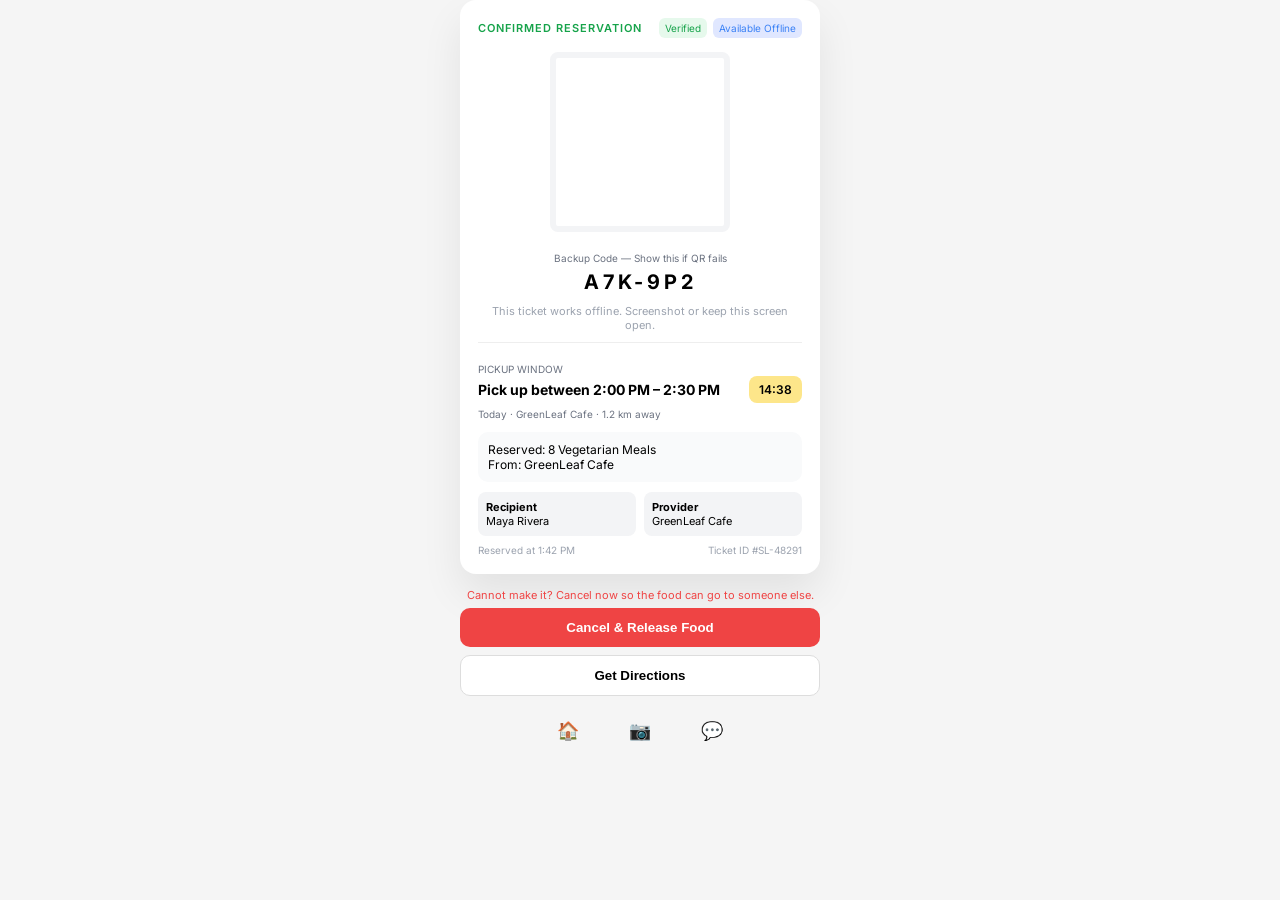
==== Delivery_Details/Delivery Details.html @ 0c64a436 "Added Delivery Detail Page" ====
<!DOCTYPE html>
<html lang="en">

<head>
    <meta charset="UTF-8">
    <title>Reservation Confirmed</title>
    <link href="https://fonts.googleapis.com/css2?family=Inter:wght@400;500;600;700;800&display=swap" rel="stylesheet">

    <style>
        * {
            margin: 0;
            padding: 0;
            box-sizing: border-box
        }

        body {
            font-family: Inter, sans-serif;
            background: #f5f5f5;
            display: flex;
            flex-direction: column;
            align-items: center;
        }

        /* HEADER */
        .header {
            width: 100%;
            max-width: 900px;
            display: flex;
            justify-content: space-between;
            align-items: center;
            padding: 14px 10px;
        }

        .left {
            display: flex;
            align-items: center;
            gap: 10px;
        }

        .logo {
            width: 28px;
            height: 28px;
            background: #22c55e;
            border-radius: 6px;
        }

        .status {
            background: #16a34a;
            color: #fff;
            padding: 6px 12px;
            border-radius: 999px;
            font-size: 12px;
            font-weight: 600;
        }

        .right {
            font-size: 12px;
            color: #6b7280;
            display: flex;
            gap: 16px;
        }

        /* CARD */
        .card {
            width: 360px;
            background: #fff;
            border-radius: 16px;
            padding: 18px;
            box-shadow: 0 20px 40px rgba(0, 0, 0, .08);
        }

        /* TOP */
        .top {
            display: flex;
            justify-content: space-between;
            align-items: center;
            margin-bottom: 6px;
        }

        .top span {
            font-size: 11px;
            letter-spacing: 1px;
            color: #16a34a;
            font-weight: 600;
        }

        .badges {
            display: flex;
            gap: 6px;
        }

        .badge {
            font-size: 10px;
            padding: 4px 6px;
            border-radius: 6px;
        }

        .verified {
            background: #e6f9ec;
            color: #16a34a;
        }

        .offline {
            background: #e0e7ff;
            color: #3b82f6;
        }

        /* QR */
        .qr {
            width: 180px;
            height: 180px;
            border: 6px solid #f3f4f6;
            margin: 14px auto;
            background: url('https://api.qrserver.com/v1/create-qr-code/?size=180x180&data=SurplusLink') center/cover;
            border-radius: 8px;
        }

        /* CODE */
        .code {
            text-align: center;
        }

        .code small {
            font-size: 10px;
            color: #6b7280;
        }

        .code h2 {
            font-size: 20px;
            letter-spacing: 4px;
            margin-top: 4px;
        }

        /* NOTE */
        .note {
            text-align: center;
            font-size: 11px;
            color: #9ca3af;
            margin: 10px 0;
        }

        /* PICKUP */
        .pickup {
            border-top: 1px solid #eee;
            padding-top: 14px;
        }

        .pickup-top {
            display: flex;
            justify-content: space-between;
            align-items: center;
        }

        .pickup small {
            font-size: 10px;
            color: #6b7280;
        }

        .pickup h3 {
            font-size: 14px;
            margin: 4px 0;
        }

        .timer {
            background: #fde68a;
            padding: 6px 10px;
            border-radius: 8px;
            font-size: 12px;
            font-weight: 600;
        }

        /* INFO */
        .info {
            background: #f9fafb;
            padding: 10px;
            border-radius: 10px;
            font-size: 12px;
            margin-top: 10px;
        }

        /* GRID */
        .grid {
            display: grid;
            grid-template-columns: 1fr 1fr;
            gap: 8px;
            margin-top: 10px;
        }

        .box {
            background: #f3f4f6;
            padding: 8px;
            border-radius: 8px;
            font-size: 11px;
        }

        /* FOOT */
        .foot {
            font-size: 10px;
            color: #9ca3af;
            display: flex;
            justify-content: space-between;
            margin-top: 8px;
        }

        /* WARNING */
        .warning {
            font-size: 11px;
            color: #ef4444;
            text-align: center;
            margin: 14px 0 6px;
        }

        /* BUTTONS */
        .btn {
            width: 360px;
            border-radius: 10px;
            padding: 12px;
            border: none;
            font-weight: 600;
            cursor: pointer;
        }

        .cancel {
            background: #ef4444;
            color: #fff;
            margin-bottom: 8px;
        }

        .direction {
            background: #fff;
            border: 1px solid #ddd;
        }

        /* BOTTOM NAV */
        .bottom {
            margin-top: 24px;
            display: flex;
            gap: 50px;
            color: #22c55e;
            font-size: 18px;
        }

        /* BASE BUTTON */
        .btn {
            width: 360px;
            border-radius: 10px;
            padding: 12px;
            border: none;
            font-weight: 600;
            cursor: pointer;
            transition: all .25s ease;
            position: relative;
            overflow: hidden;
        }

        /* RED BUTTON */
        .cancel {
            background: #ef4444;
            color: #fff;
            margin-bottom: 8px;
        }

        /* WHITE BUTTON */
        .direction {
            background: #fff;
            border: 1px solid #ddd;
        }

        /* HOVER EFFECT (LIFT + GLOW) */
        .btn:hover {
            transform: translateY(-3px) scale(1.01);
            box-shadow: 0 12px 30px rgba(0, 0, 0, 0.15);
        }

        /* RED BUTTON HOVER */
        .cancel:hover {
            background: #dc2626;
            box-shadow: 0 12px 30px rgba(239, 68, 68, 0.35);
        }

        /* WHITE BUTTON HOVER */
        .direction:hover {
            background: #f9fafb;
            border-color: #bbb;
        }

        /* CLICK EFFECT */
        .btn:active {
            transform: scale(0.97);
            box-shadow: none;
        }

        /* SUBTLE SHINE EFFECT */
        .btn::after {
            content: "";
            position: absolute;
            top: 0;
            left: -100%;
            width: 100%;
            height: 100%;
            background: linear-gradient(120deg, transparent, rgba(255, 255, 255, 0.4), transparent);
            transition: .5s;
        }

        .btn:hover::after {
            left: 100%;
        }
    </style>
</head>

<body>

    <div class="card">

        <div class="top">
            <span>CONFIRMED RESERVATION</span>
            <div class="badges">
                <div class="badge verified">Verified</div>
                <div class="badge offline">Available Offline</div>
            </div>
        </div>

        <div class="qr"></div>

        <div class="code">
            <small>Backup Code — Show this if QR fails</small>
            <h2>A7K-9P2</h2>
        </div>

        <div class="note">
            This ticket works offline. Screenshot or keep this screen open.
        </div>

        <div class="pickup">
            <div class="pickup-top">
                <div>
                    <small>PICKUP WINDOW</small>
                    <h3>Pick up between 2:00 PM – 2:30 PM</h3>
                    <small>Today · GreenLeaf Cafe · 1.2 km away</small>
                </div>
                <div class="timer">14:38</div>
            </div>

            <div class="info">
                Reserved: 8 Vegetarian Meals<br>
                From: GreenLeaf Cafe
            </div>

            <div class="grid">
                <div class="box">
                    <strong>Recipient</strong><br>
                    Maya Rivera
                </div>
                <div class="box">
                    <strong>Provider</strong><br>
                    GreenLeaf Cafe
                </div>
            </div>

            <div class="foot">
                <span>Reserved at 1:42 PM</span>
                <span>Ticket ID #SL-48291</span>
            </div>
        </div>

    </div>

    <div class="warning">
        Cannot make it? Cancel now so the food can go to someone else.
    </div>

    <button class="btn cancel">Cancel & Release Food</button>
    <button class="btn direction">Get Directions</button>

    <div class="bottom">
        <span>🏠</span>
        <span>📷</span>
        <span>💬</span>
    </div>

</body>

</html>
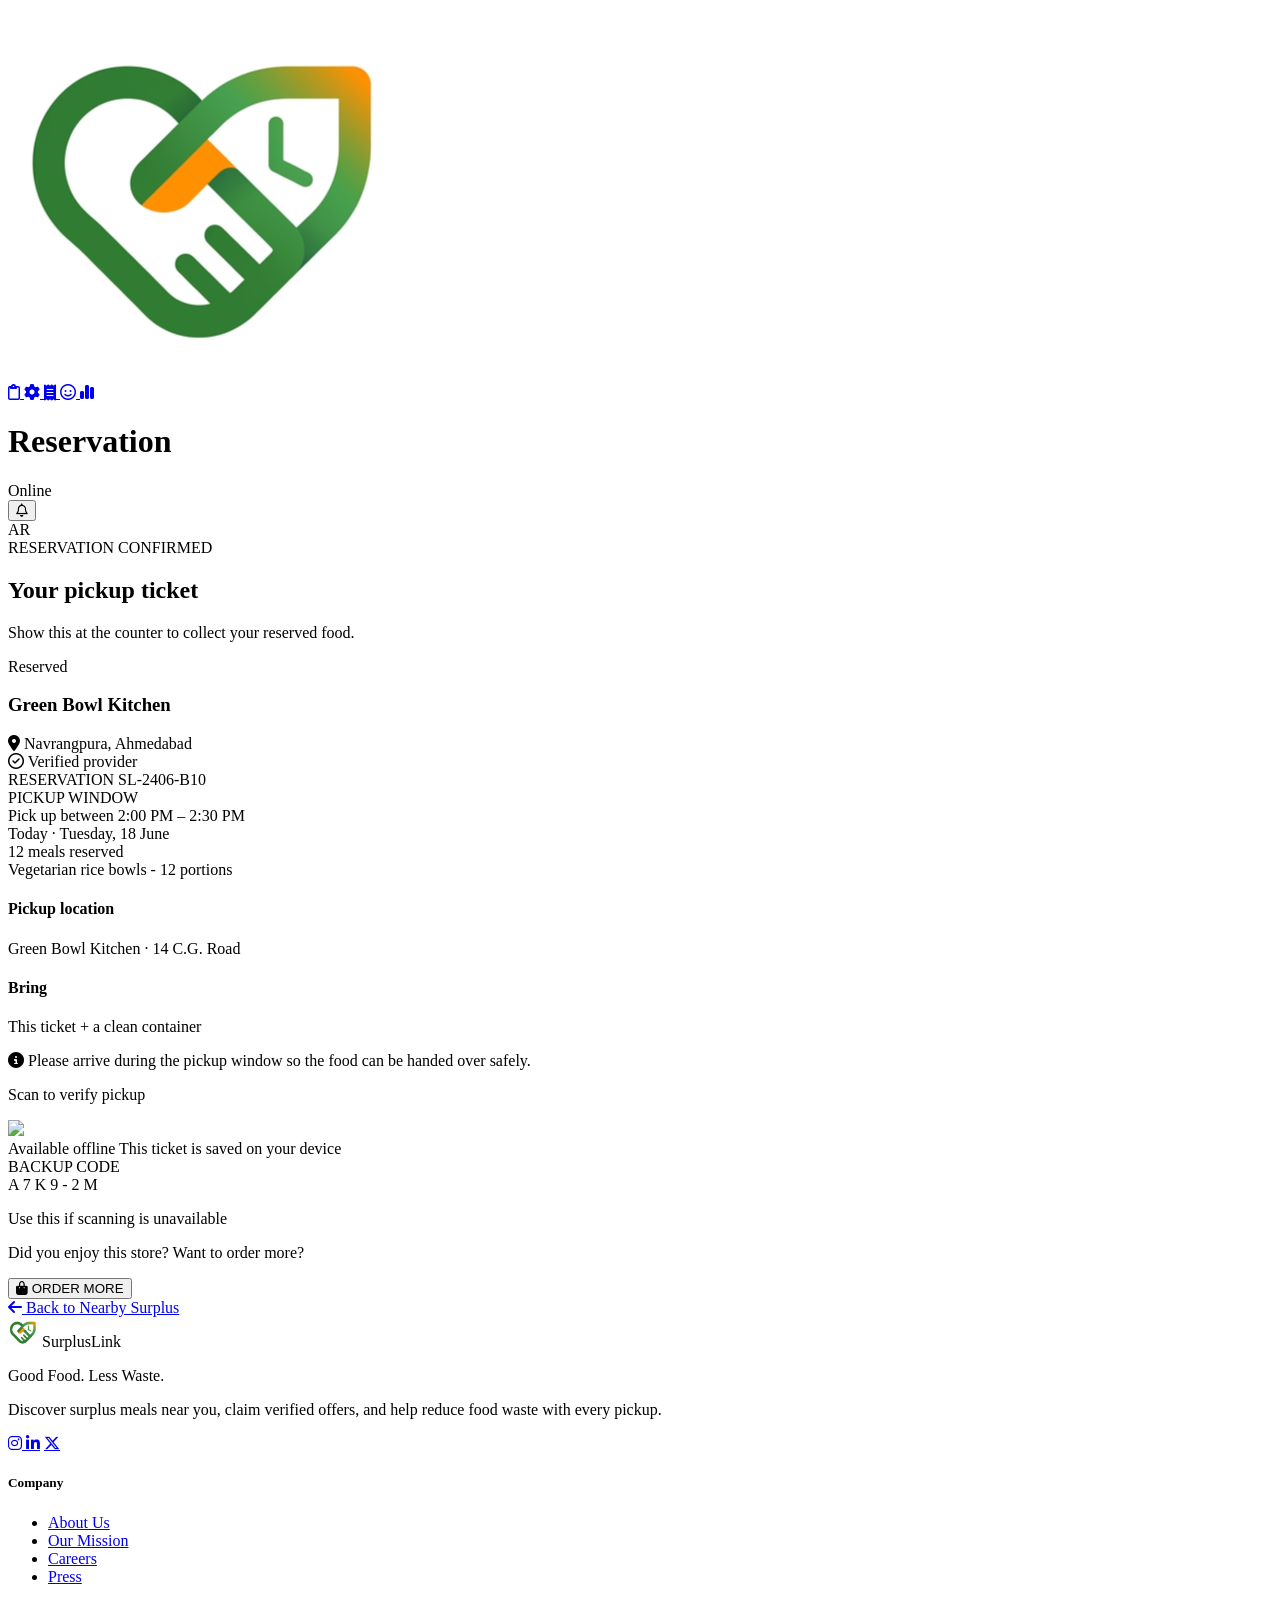
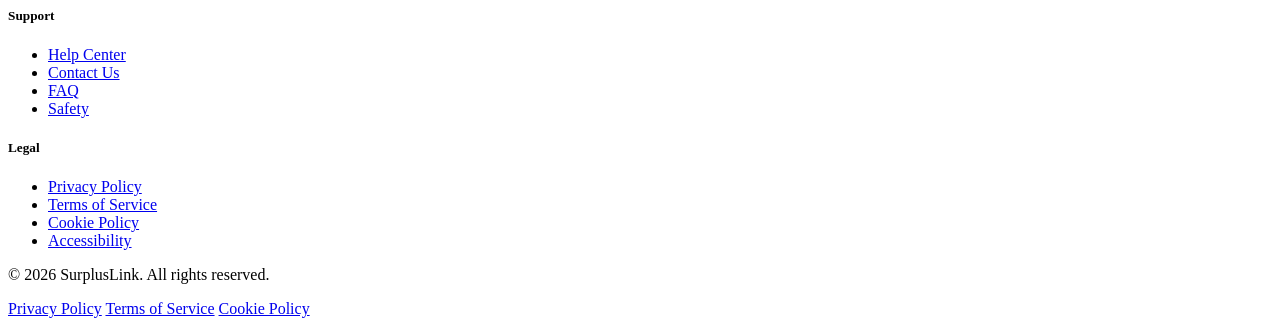
==== commit b2131282: "Revamp reservation confirmation page layout and styles Updated the HTML structure and styles for the" ====
--- a/Delivery_Details/Delivery Details.html
+++ b/Delivery_Details/Delivery Details.html
@@ -1,383 +1,400 @@
 <!DOCTYPE html>
 <html lang="en">
-
 <head>
-    <meta charset="UTF-8">
-    <title>Reservation Confirmed</title>
-    <link href="https://fonts.googleapis.com/css2?family=Inter:wght@400;500;600;700;800&display=swap" rel="stylesheet">
-
-    <style>
-        * {
-            margin: 0;
-            padding: 0;
-            box-sizing: border-box
+  <meta charset="UTF-8" />
+  <meta name="viewport" content="width=device-width, initial-scale=1.0" />
+  <title>SurplusLink - Reservation Ticket</title>
+  <!-- Google Fonts: Inter -->
+  <link rel="preconnect" href="https://fonts.googleapis.com">
+  <link rel="preconnect" href="https://fonts.gstatic.com" crossorigin>
+  <link href="https://fonts.googleapis.com/css2?family=Inter:wght@400;500;600;700;800&display=swap" rel="stylesheet">
+  <!-- Font Awesome Icons -->
+  <link rel="stylesheet" href="https://cdnjs.cloudflare.com/ajax/libs/font-awesome/6.4.0/css/all.min.css" />
+  <!-- Tailwind CSS CDN -->
+  <script src="https://cdn.tailwindcss.com"></script>
+  <script>
+    tailwind.config = {
+      theme: {
+        extend: {
+          fontFamily: {
+            sans: ['Inter', 'sans-serif'],
+          },
+          colors: {
+            brand: {
+              50: '#f0fdf4',
+              100: '#dcfce7',
+              200: '#bbf7d0',
+              500: '#22c55e',
+              600: '#16a34a',
+              700: '#15803d',
+              800: '#0b7a37',
+              900: '#14532d',
+            }
+          }
         }
-
-        body {
-            font-family: Inter, sans-serif;
-            background: #f5f5f5;
-            display: flex;
-            flex-direction: column;
-            align-items: center;
-        }
-
-        /* HEADER */
-        .header {
-            width: 100%;
-            max-width: 900px;
-            display: flex;
-            justify-content: space-between;
-            align-items: center;
-            padding: 14px 10px;
-        }
-
-        .left {
-            display: flex;
-            align-items: center;
-            gap: 10px;
-        }
-
-        .logo {
-            width: 28px;
-            height: 28px;
-            background: #22c55e;
-            border-radius: 6px;
-        }
-
-        .status {
-            background: #16a34a;
-            color: #fff;
-            padding: 6px 12px;
-            border-radius: 999px;
-            font-size: 12px;
-            font-weight: 600;
-        }
-
-        .right {
-            font-size: 12px;
-            color: #6b7280;
-            display: flex;
-            gap: 16px;
-        }
-
-        /* CARD */
-        .card {
-            width: 360px;
-            background: #fff;
-            border-radius: 16px;
-            padding: 18px;
-            box-shadow: 0 20px 40px rgba(0, 0, 0, .08);
-        }
-
-        /* TOP */
-        .top {
-            display: flex;
-            justify-content: space-between;
-            align-items: center;
-            margin-bottom: 6px;
-        }
-
-        .top span {
-            font-size: 11px;
-            letter-spacing: 1px;
-            color: #16a34a;
-            font-weight: 600;
-        }
-
-        .badges {
-            display: flex;
-            gap: 6px;
-        }
-
-        .badge {
-            font-size: 10px;
-            padding: 4px 6px;
-            border-radius: 6px;
-        }
-
-        .verified {
-            background: #e6f9ec;
-            color: #16a34a;
-        }
-
-        .offline {
-            background: #e0e7ff;
-            color: #3b82f6;
-        }
-
-        /* QR */
-        .qr {
-            width: 180px;
-            height: 180px;
-            border: 6px solid #f3f4f6;
-            margin: 14px auto;
-            background: url('https://api.qrserver.com/v1/create-qr-code/?size=180x180&data=SurplusLink') center/cover;
-            border-radius: 8px;
-        }
-
-        /* CODE */
-        .code {
-            text-align: center;
-        }
-
-        .code small {
-            font-size: 10px;
-            color: #6b7280;
-        }
-
-        .code h2 {
-            font-size: 20px;
-            letter-spacing: 4px;
-            margin-top: 4px;
-        }
-
-        /* NOTE */
-        .note {
-            text-align: center;
-            font-size: 11px;
-            color: #9ca3af;
-            margin: 10px 0;
-        }
-
-        /* PICKUP */
-        .pickup {
-            border-top: 1px solid #eee;
-            padding-top: 14px;
-        }
-
-        .pickup-top {
-            display: flex;
-            justify-content: space-between;
-            align-items: center;
-        }
-
-        .pickup small {
-            font-size: 10px;
-            color: #6b7280;
-        }
-
-        .pickup h3 {
-            font-size: 14px;
-            margin: 4px 0;
-        }
-
-        .timer {
-            background: #fde68a;
-            padding: 6px 10px;
-            border-radius: 8px;
-            font-size: 12px;
-            font-weight: 600;
-        }
-
-        /* INFO */
-        .info {
-            background: #f9fafb;
-            padding: 10px;
-            border-radius: 10px;
-            font-size: 12px;
-            margin-top: 10px;
-        }
-
-        /* GRID */
-        .grid {
-            display: grid;
-            grid-template-columns: 1fr 1fr;
-            gap: 8px;
-            margin-top: 10px;
-        }
-
-        .box {
-            background: #f3f4f6;
-            padding: 8px;
-            border-radius: 8px;
-            font-size: 11px;
-        }
-
-        /* FOOT */
-        .foot {
-            font-size: 10px;
-            color: #9ca3af;
-            display: flex;
-            justify-content: space-between;
-            margin-top: 8px;
-        }
-
-        /* WARNING */
-        .warning {
-            font-size: 11px;
-            color: #ef4444;
-            text-align: center;
-            margin: 14px 0 6px;
-        }
-
-        /* BUTTONS */
-        .btn {
-            width: 360px;
-            border-radius: 10px;
-            padding: 12px;
-            border: none;
-            font-weight: 600;
-            cursor: pointer;
-        }
-
-        .cancel {
-            background: #ef4444;
-            color: #fff;
-            margin-bottom: 8px;
-        }
-
-        .direction {
-            background: #fff;
-            border: 1px solid #ddd;
-        }
-
-        /* BOTTOM NAV */
-        .bottom {
-            margin-top: 24px;
-            display: flex;
-            gap: 50px;
-            color: #22c55e;
-            font-size: 18px;
-        }
-
-        /* BASE BUTTON */
-        .btn {
-            width: 360px;
-            border-radius: 10px;
-            padding: 12px;
-            border: none;
-            font-weight: 600;
-            cursor: pointer;
-            transition: all .25s ease;
-            position: relative;
-            overflow: hidden;
-        }
-
-        /* RED BUTTON */
-        .cancel {
-            background: #ef4444;
-            color: #fff;
-            margin-bottom: 8px;
-        }
-
-        /* WHITE BUTTON */
-        .direction {
-            background: #fff;
-            border: 1px solid #ddd;
-        }
-
-        /* HOVER EFFECT (LIFT + GLOW) */
-        .btn:hover {
-            transform: translateY(-3px) scale(1.01);
-            box-shadow: 0 12px 30px rgba(0, 0, 0, 0.15);
-        }
-
-        /* RED BUTTON HOVER */
-        .cancel:hover {
-            background: #dc2626;
-            box-shadow: 0 12px 30px rgba(239, 68, 68, 0.35);
-        }
-
-        /* WHITE BUTTON HOVER */
-        .direction:hover {
-            background: #f9fafb;
-            border-color: #bbb;
-        }
-
-        /* CLICK EFFECT */
-        .btn:active {
-            transform: scale(0.97);
-            box-shadow: none;
-        }
-
-        /* SUBTLE SHINE EFFECT */
-        .btn::after {
-            content: "";
-            position: absolute;
-            top: 0;
-            left: -100%;
-            width: 100%;
-            height: 100%;
-            background: linear-gradient(120deg, transparent, rgba(255, 255, 255, 0.4), transparent);
-            transition: .5s;
-        }
-
-        .btn:hover::after {
-            left: 100%;
-        }
-    </style>
+      }
+    }
+  </script>
+  <style>
+    /* Custom Scrollbar */
+    ::-webkit-scrollbar {
+      width: 6px;
+      height: 6px;
+    }
+    ::-webkit-scrollbar-track {
+      background: #f1f5f9;
+    }
+    ::-webkit-scrollbar-thumb {
+      background: #cbd5e1;
+      border-radius: 3px;
+    }
+    ::-webkit-scrollbar-thumb:hover {
+      background: #94a3b8;
+    }
+  </style>
 </head>
-
-<body>
-
-    <div class="card">
-
-        <div class="top">
-            <span>CONFIRMED RESERVATION</span>
-            <div class="badges">
-                <div class="badge verified">Verified</div>
-                <div class="badge offline">Available Offline</div>
-            </div>
-        </div>
-
-        <div class="qr"></div>
-
-        <div class="code">
-            <small>Backup Code — Show this if QR fails</small>
-            <h2>A7K-9P2</h2>
-        </div>
-
-        <div class="note">
-            This ticket works offline. Screenshot or keep this screen open.
-        </div>
-
-        <div class="pickup">
-            <div class="pickup-top">
-                <div>
-                    <small>PICKUP WINDOW</small>
-                    <h3>Pick up between 2:00 PM – 2:30 PM</h3>
-                    <small>Today · GreenLeaf Cafe · 1.2 km away</small>
+<body class="bg-slate-50 text-slate-800 font-sans antialiased min-h-screen flex flex-col md:flex-row">
+
+  <!-- Left Navigation Sidebar -->
+  <aside class="w-full md:w-16 lg:w-20 bg-white border-r border-slate-200 flex md:flex-col items-center justify-between md:justify-start py-3 px-4 md:py-6 md:px-0 shrink-0 sticky top-0 z-50 h-auto md:h-screen">
+    <!-- Brand Logo Icon -->
+    <a href="#" class="mb-0 md:mb-8 hover:opacity-85 transition-opacity p-1.5" title="SurplusLink">
+      <img src="../Confirmation_Page/logo.png">
+        <defs>
+          <linearGradient id="brandGrad" x1="0%" y1="0%" x2="100%" y2="100%">
+            <stop offset="0%" stop-color="#15803d"/>
+            <stop offset="65%" stop-color="#16a34a"/>
+            <stop offset="100%" stop-color="#f59e0b"/>
+          </linearGradient>
+          <linearGradient id="handGrad" x1="0%" y1="0%" x2="100%" y2="100%">
+            <stop offset="0%" stop-color="#f97316"/>
+            <stop offset="100%" stop-color="#eab308"/>
+          </linearGradient>
+        </defs>
+        <!-- Heart/Handshake Leaf Shape -->
+        <path d="M 46 14 C 28 14 12 28 12 48 C 12 68 32 82 50 92 C 68 82 88 68 88 48 C 88 32 80 18 64 18 C 55 18 48 24 45 31 Z" fill="none" stroke="url(#brandGrad)" stroke-width="12" stroke-linecap="round" stroke-linejoin="round"/>
+        <!-- Handshake / Wrist Inner Overlay -->
+        <path d="M 33 53 L 48 38 C 53 33 60 33 65 38 L 82 55 C 85 58 80 65 74 61 L 52 45 C 49 42 45 44 45 48 L 58 61 C 62 65 58 72 52 68 L 42 58" fill="none" stroke="url(#brandGrad)" stroke-width="8" stroke-linecap="round" stroke-linejoin="round"/>
+        <path d="M 37 54 L 56 36 C 58 34 62 36 60 40 L 46 54" stroke="url(#handGrad)" stroke-width="7" stroke-linecap="round"/>
+        <!-- Clock Icon Accent -->
+        <path d="M 66 30 L 66 38 L 73 42" stroke="#15803d" stroke-width="5" stroke-linecap="round" stroke-linejoin="round"/>
+      </svg>
+    </a>
+
+    <!-- Navigation Icons -->
+    <nav class="flex md:flex-col gap-1 md:gap-6 w-auto md:w-full items-center">
+      <a href="#" class="p-3 rounded-xl text-slate-400 hover:text-brand-800 hover:bg-emerald-50 transition-all text-lg flex items-center justify-center w-10 h-10 md:w-12 md:h-12" title="Dashboard">
+        <i class="fa-regular fa-clipboard"></i>
+      </a>
+      <a href="#" class="p-3 rounded-xl text-brand-800 bg-emerald-50 transition-all text-lg flex items-center justify-center w-10 h-10 md:w-12 md:h-12 font-bold" title="Settings / Active Reservation">
+        <i class="fa-solid fa-gear"></i>
+      </a>
+      <a href="#" class="p-3 rounded-xl text-slate-400 hover:text-brand-800 hover:bg-emerald-50 transition-all text-lg flex items-center justify-center w-10 h-10 md:w-12 md:h-12" title="Orders">
+        <i class="fa-solid fa-receipt"></i>
+      </a>
+      <a href="#" class="p-3 rounded-xl text-slate-400 hover:text-brand-800 hover:bg-emerald-50 transition-all text-lg flex items-center justify-center w-10 h-10 md:w-12 md:h-12" title="Profile">
+        <i class="fa-regular fa-face-smile"></i>
+      </a>
+      <a href="#" class="p-3 rounded-xl text-slate-400 hover:text-brand-800 hover:bg-emerald-50 transition-all text-lg flex items-center justify-center w-10 h-10 md:w-12 md:h-12" title="Analytics">
+        <i class="fa-solid fa-chart-simple"></i>
+      </a>
+    </nav>
+
+    <!-- Sidebar Bottom Status -->
+    <div class="hidden md:flex mt-auto mb-2">
+      <div class="w-2 h-2 rounded-full bg-brand-600"></div>
+    </div>
+  </aside>
+
+  <!-- Main Content Area -->
+  <div class="flex-1 flex flex-col min-w-0 min-h-screen">
+    
+    <!-- Top Header -->
+    <header class="bg-white border-b border-slate-200 h-16 px-4 md:px-8 flex items-center justify-between sticky top-0 z-40">
+      <h1 class="text-xl font-bold text-slate-900 tracking-tight">Reservation</h1>
+      
+      <div class="flex items-center gap-4">
+        <!-- Online Badge -->
+        <div class="flex items-center gap-2 bg-emerald-50 border border-emerald-200 px-3 py-1 rounded-full text-xs font-semibold text-emerald-800">
+          <span class="w-2 h-2 rounded-full bg-emerald-600 animate-pulse"></span>
+          Online
+        </div>
+
+        <!-- Notification Bell -->
+        <button class="relative p-2 text-slate-500 hover:text-slate-800 rounded-lg hover:bg-slate-100 transition-colors" title="Notifications">
+          <i class="fa-regular fa-bell text-lg"></i>
+          <span class="absolute top-1.5 right-1.5 w-2 h-2 bg-brand-600 rounded-full"></span>
+        </button>
+
+        <!-- User Avatar -->
+        <div class="w-9 h-9 rounded-full bg-brand-800 text-white font-bold text-xs flex items-center justify-center ring-2 ring-emerald-100 shadow-sm cursor-pointer hover:bg-brand-700 transition-colors">
+          AR
+        </div>
+      </div>
+    </header>
+
+    <!-- Main Dashboard Body -->
+    <main class="flex-1 p-4 md:p-8 lg:p-10 max-w-7xl w-full mx-auto">
+      
+      <!-- Page Subheader -->
+      <div class="flex flex-col sm:flex-row sm:items-center justify-between mb-8 gap-4 pb-6 border-b border-slate-200">
+        <div>
+          <span class="text-xs font-bold tracking-wider text-brand-700 uppercase block mb-1">RESERVATION CONFIRMED</span>
+          <h2 class="text-2xl md:text-3xl font-extrabold text-slate-900 tracking-tight">Your pickup ticket</h2>
+          <p class="text-sm text-slate-500 mt-1">Show this at the counter to collect your reserved food.</p>
+        </div>
+        
+        <div>
+          <span class="inline-flex items-center gap-1.5 px-3 py-1.5 rounded-full text-xs font-semibold bg-emerald-100 text-emerald-800 border border-emerald-200">
+            <span class="w-2 h-2 rounded-full bg-emerald-600"></span>
+            Reserved
+          </span>
+        </div>
+      </div>
+
+      <!-- Desktop Two-Column Layout -->
+      <div class="grid grid-cols-1 lg:grid-cols-12 gap-8 items-start">
+        
+        <!-- LEFT COLUMN: Merchant & Details -->
+        <div class="lg:col-span-7 space-y-6">
+          
+          <!-- Ticket Details Card -->
+          <div class="bg-white rounded-2xl border border-slate-200 shadow-sm overflow-hidden p-6 md:p-8 hover:shadow-md transition-shadow">
+            
+            <!-- Store Header -->
+            <div class="flex items-start justify-between border-b border-slate-100 pb-6 mb-6">
+              <div>
+                <h3 class="text-xl font-bold text-slate-900 mb-1">Green Bowl Kitchen</h3>
+                <div class="flex items-center gap-1.5 text-xs font-medium text-slate-500 mb-2">
+                  <i class="fa-solid fa-location-dot text-brand-700"></i>
+                  Navrangpura, Ahmedabad
                 </div>
-                <div class="timer">14:38</div>
-            </div>
-
-            <div class="info">
-                Reserved: 8 Vegetarian Meals<br>
-                From: GreenLeaf Cafe
-            </div>
-
-            <div class="grid">
-                <div class="box">
-                    <strong>Recipient</strong><br>
-                    Maya Rivera
-                </div>
-                <div class="box">
-                    <strong>Provider</strong><br>
-                    GreenLeaf Cafe
-                </div>
-            </div>
-
-            <div class="foot">
-                <span>Reserved at 1:42 PM</span>
-                <span>Ticket ID #SL-48291</span>
-            </div>
-        </div>
-
-    </div>
-
-    <div class="warning">
-        Cannot make it? Cancel now so the food can go to someone else.
-    </div>
-
-    <button class="btn cancel">Cancel & Release Food</button>
-    <button class="btn direction">Get Directions</button>
-
-    <div class="bottom">
-        <span>🏠</span>
-        <span>📷</span>
-        <span>💬</span>
-    </div>
+                <span class="inline-flex items-center gap-1.5 bg-slate-100 border border-slate-200 text-slate-700 text-xs px-2.5 py-1 rounded-full font-medium">
+                  <i class="fa-regular fa-circle-check text-brand-700"></i>
+                  Verified provider
+                </span>
+              </div>
+              
+              <div class="text-right bg-slate-50 border border-slate-200 px-3 py-2 rounded-xl">
+                <span class="text-[10px] uppercase font-bold text-slate-400 tracking-wider block">RESERVATION</span>
+                <span class="text-sm font-extrabold text-slate-900 font-mono">SL-2406-B10</span>
+              </div>
+            </div>
+
+            <!-- Pickup Window Box -->
+            <div class="bg-emerald-50/70 border border-emerald-200/80 rounded-xl p-5 mb-4">
+              <span class="text-[11px] font-extrabold text-brand-800 uppercase tracking-wider block mb-1">PICKUP WINDOW</span>
+              <div class="text-lg font-bold text-slate-900 mb-0.5">Pick up between 2:00 PM – 2:30 PM</div>
+              <div class="text-xs font-medium text-slate-600">Today · Tuesday, 18 June</div>
+            </div>
+
+            <!-- Meals Reserved Box -->
+            <div class="bg-slate-50 border border-slate-200/80 rounded-xl p-5 mb-8">
+              <div class="text-base font-bold text-slate-900 mb-1">12 meals reserved</div>
+              <div class="text-xs text-slate-500">Vegetarian rice bowls - 12 portions</div>
+            </div>
+
+            <!-- Pickup Details Grid -->
+            <div class="grid grid-cols-1 sm:grid-cols-2 gap-6 pt-2 border-t border-slate-100">
+              <div class="bg-slate-50/50 p-4 rounded-xl border border-slate-100">
+                <h4 class="text-xs font-bold text-slate-900 mb-1">Pickup location</h4>
+                <p class="text-xs text-slate-600 font-medium">Green Bowl Kitchen · 14 C.G. Road</p>
+              </div>
+              <div class="bg-slate-50/50 p-4 rounded-xl border border-slate-100">
+                <h4 class="text-xs font-bold text-slate-900 mb-1">Bring</h4>
+                <p class="text-xs text-slate-600 font-medium">This ticket + a clean container</p>
+              </div>
+            </div>
+
+            <!-- Safety Note -->
+            <div class="mt-6 flex items-start gap-2 text-xs text-slate-400 bg-slate-50 p-3 rounded-lg border border-slate-100">
+              <i class="fa-solid fa-circle-info text-slate-400 mt-0.5"></i>
+              <span>Please arrive during the pickup window so the food can be handed over safely.</span>
+            </div>
+
+          </div>
+
+        </div>
+
+        <!-- RIGHT COLUMN: Custom Green QR Code & Backup Code Card -->
+        <div class="lg:col-span-5 space-y-6">
+          
+          <div class="bg-white rounded-2xl border border-slate-200 shadow-sm p-6 md:p-8 flex flex-col items-center text-center hover:shadow-md transition-shadow">
+            
+            <p class="text-xs font-semibold text-slate-500 mb-4">Scan to verify pickup</p>
+            
+            <!-- Custom QR Code Block -->
+            <div class="bg-white p-3 rounded-2xl border-2 border-emerald-100 shadow-sm mb-4 inline-block">
+              <!-- Recreated Custom Brand QR SVG -->
+              <img src="qr.png">
+                <!-- Top-Left Target -->
+                <rect x="8" y="8" width="54" height="54" rx="10" fill="none" stroke="currentColor" stroke-width="8"/>
+                <rect x="22" y="22" width="26" height="26" rx="6" fill="currentColor"/>
+                
+                <!-- Top-Right Target -->
+                <rect x="138" y="8" width="54" height="54" rx="10" fill="none" stroke="currentColor" stroke-width="8"/>
+                <rect x="152" y="22" width="26" height="26" rx="6" fill="currentColor"/>
+                
+                <!-- Bottom-Left Target -->
+                <rect x="8" y="138" width="54" height="54" rx="10" fill="none" stroke="currentColor" stroke-width="8"/>
+                <rect x="22" y="152" width="26" height="26" rx="6" fill="currentColor"/>
+
+                <!-- Custom Data Matrix Blocks -->
+                <rect x="70" y="10" width="10" height="10" rx="2"/><rect x="85" y="10" width="20" height="10" rx="2"/><rect x="115" y="10" width="10" height="10" rx="2"/>
+                <rect x="70" y="25" width="25" height="10" rx="2"/><rect x="105" y="25" width="10" height="20" rx="2"/>
+                <rect x="70" y="40" width="10" height="20" rx="2"/><rect x="88" y="48" width="12" height="12" rx="2"/><rect x="120" y="40" width="10" height="20" rx="2"/>
+
+                <rect x="10" y="70" width="20" height="10" rx="2"/><rect x="38" y="70" width="10" height="20" rx="2"/>
+                <rect x="10" y="88" width="10" height="20" rx="2"/><rect x="28" y="98" width="20" height="10" rx="2"/>
+                <rect x="10" y="115" width="20" height="10" rx="2"/><rect x="38" y="115" width="10" height="10" rx="2"/>
+
+                <rect x="140" y="70" width="10" height="20" rx="2"/><rect x="160" y="70" width="30" height="10" rx="2"/>
+                <rect x="155" y="88" width="15" height="15" rx="2"/><rect x="180" y="88" width="10" height="25" rx="2"/>
+                <rect x="140" y="115" width="25" height="10" rx="2"/><rect x="175" y="120" width="15" height="10" rx="2"/>
+
+                <rect x="70" y="140" width="10" height="20" rx="2"/><rect x="90" y="140" width="25" height="10" rx="2"/><rect x="125" y="140" width="10" height="10" rx="2"/>
+                <rect x="70" y="165" width="30" height="10" rx="2"/><rect x="110" y="155" width="10" height="25" rx="2"/>
+                <rect x="70" y="180" width="10" height="10" rx="2"/><rect x="90" y="180" width="25" height="10" rx="2"/>
+
+                <!-- Bottom Alignment Point -->
+                <rect x="145" y="145" width="26" height="26" rx="6" fill="none" stroke="currentColor" stroke-width="6"/>
+                <rect x="154" y="154" width="8" height="8" rx="2" fill="currentColor"/>
+
+                <rect x="180" y="145" width="10" height="20" rx="2"/>
+                <rect x="140" y="178" width="25" height="10" rx="2"/>
+                <rect x="175" y="178" width="15" height="10" rx="2"/>
+
+                <!-- Center Logo Clearance Badge with SurplusLink Emblem -->
+                <rect x="64" y="64" width="72" height="72" rx="16" fill="white" stroke="#e2e8f0" stroke-width="2"/>
+                
+                <!-- Center Heart-Handshake Logo -->
+                <g transform="translate(72, 72) scale(0.56)">
+                  <path d="M 46 14 C 28 14 12 28 12 48 C 12 68 32 82 50 92 C 68 82 88 68 88 48 C 88 32 80 18 64 18 C 55 18 48 24 45 31 Z" fill="none" stroke="#15803d" stroke-width="12" stroke-linecap="round" stroke-linejoin="round"/>
+                  <path d="M 33 53 L 48 38 C 53 33 60 33 65 38 L 82 55 C 85 58 80 65 74 61 L 52 45 C 49 42 45 44 45 48 L 58 61 C 62 65 58 72 52 68 L 42 58" fill="none" stroke="#15803d" stroke-width="8" stroke-linecap="round" stroke-linejoin="round"/>
+                  <path d="M 37 54 L 56 36 C 58 34 62 36 60 40 L 46 54" stroke="#f97316" stroke-width="7" stroke-linecap="round"/>
+                  <path d="M 66 30 L 66 38 L 73 42" stroke="#15803d" stroke-width="5" stroke-linecap="round" stroke-linejoin="round"/>
+                </g>
+              </svg>
+            </div>
+
+            <!-- Offline Tag -->
+            <div class="flex items-center gap-2 text-xs text-slate-500 bg-slate-50 px-3 py-1.5 rounded-full border border-slate-200/60 mb-6">
+              <span class="bg-emerald-100 text-emerald-800 text-[10px] font-bold px-2 py-0.5 rounded-md">Available offline</span>
+              <span>This ticket is saved on your device</span>
+            </div>
+
+            <!-- Backup Code Section -->
+            <div class="w-full border-t border-slate-100 pt-6">
+              <span class="text-[10px] uppercase font-extrabold text-slate-400 tracking-wider block mb-1">BACKUP CODE</span>
+              <div class="text-2xl font-black text-slate-900 tracking-widest font-mono mb-1">A 7 K 9 - 2 M</div>
+              <p class="text-xs text-slate-400">Use this if scanning is unavailable</p>
+            </div>
+
+          </div>
+
+          <!-- Order More CTA Card -->
+          <div class="bg-white rounded-2xl border border-slate-200 shadow-sm p-5 text-center">
+            <p class="text-xs font-medium text-slate-600 mb-3">Did you enjoy this store? Want to order more?</p>
+            <button class="w-full bg-brand-800 hover:bg-brand-700 active:bg-brand-900 text-white font-bold py-3 px-4 rounded-xl shadow-sm hover:shadow transition-all text-xs tracking-wider flex items-center justify-center gap-2 uppercase">
+              <i class="fa-solid fa-bag-shopping text-sm"></i>
+              ORDER MORE
+            </button>
+          </div>
+
+          <!-- Back Link -->
+          <div class="text-center pt-2">
+            <a href="#" class="text-xs font-bold text-brand-800 hover:text-brand-700 transition-colors inline-flex items-center gap-1.5 hover:underline">
+              <i class="fa-solid fa-arrow-left text-[10px]"></i>
+              Back to Nearby Surplus
+            </a>
+          </div>
+
+        </div>
+
+      </div>
+
+    </main>
+
+    <!-- Footer -->
+    <footer class="bg-white border-t border-slate-200 mt-16 pt-12 pb-8 px-4 md:px-8">
+      <div class="max-w-7xl mx-auto">
+        
+        <div class="grid grid-cols-1 md:grid-cols-12 gap-8 pb-10 border-b border-slate-100">
+          
+          <!-- Brand Column -->
+          <div class="md:col-span-5 space-y-3">
+            <div class="flex items-center gap-2">
+              <img src="../Confirmation_Page/logo.png" height="30px" width="30px">
+                <path d="M 46 14 C 28 14 12 28 12 48 C 12 68 32 82 50 92 C 68 82 88 68 88 48 C 88 32 80 18 64 18 C 55 18 48 24 45 31 Z" fill="none" stroke="#15803d" stroke-width="12" stroke-linecap="round" stroke-linejoin="round"/>
+                <path d="M 33 53 L 48 38 C 53 33 60 33 65 38 L 82 55 C 85 58 80 65 74 61 L 52 45 C 49 42 45 44 45 48 L 58 61 C 62 65 58 72 52 68 L 42 58" fill="none" stroke="#15803d" stroke-width="8" stroke-linecap="round" stroke-linejoin="round"/>
+                <path d="M 37 54 L 56 36 C 58 34 62 36 60 40 L 46 54" stroke="#f97316" stroke-width="7" stroke-linecap="round"/>
+                <path d="M 66 30 L 66 38 L 73 42" stroke="#15803d" stroke-width="5" stroke-linecap="round" stroke-linejoin="round"/>
+              </svg>
+              <span class="text-lg font-bold text-slate-900">SurplusLink</span>
+            </div>
+            <p class="text-xs font-bold text-slate-400 uppercase tracking-wide">Good Food. Less Waste.</p>
+            <p class="text-xs text-slate-500 leading-relaxed max-w-sm">
+              Discover surplus meals near you, claim verified offers, and help reduce food waste with every pickup.
+            </p>
+            <!-- Social Icons -->
+            <div class="flex items-center gap-3 pt-2">
+              <a href="#" class="w-8 h-8 rounded-full bg-slate-100 text-slate-600 hover:bg-brand-800 hover:text-white transition-colors flex items-center justify-center text-xs">
+                <i class="fa-brands fa-instagram"></i>
+              </a>
+              <a href="#" class="fa-brands fa-linkedin-in w-8 h-8 rounded-full bg-slate-100 text-slate-600 hover:bg-brand-800 hover:text-white transition-colors flex items-center justify-center text-xs"></a>
+              <a href="#" class="fa-brands fa-x-twitter w-8 h-8 rounded-full bg-slate-100 text-slate-600 hover:bg-brand-800 hover:text-white transition-colors flex items-center justify-center text-xs"></a>
+            </div>
+          </div>
+
+          <!-- Navigation Columns -->
+          <div class="md:col-span-7 grid grid-cols-3 gap-4">
+            <div>
+              <h5 class="text-xs font-bold text-slate-900 uppercase tracking-wider mb-3">Company</h5>
+              <ul class="space-y-2 text-xs text-slate-500">
+                <li><a href="#" class="hover:text-brand-800 transition-colors">About Us</a></li>
+                <li><a href="#" class="hover:text-brand-800 transition-colors">Our Mission</a></li>
+                <li><a href="#" class="hover:text-brand-800 transition-colors">Careers</a></li>
+                <li><a href="#" class="hover:text-brand-800 transition-colors">Press</a></li>
+              </ul>
+            </div>
+
+            <div>
+              <h5 class="text-xs font-bold text-slate-900 uppercase tracking-wider mb-3">Support</h5>
+              <ul class="space-y-2 text-xs text-slate-500">
+                <li><a href="#" class="hover:text-brand-800 transition-colors">Help Center</a></li>
+                <li><a href="#" class="hover:text-brand-800 transition-colors">Contact Us</a></li>
+                <li><a href="#" class="hover:text-brand-800 transition-colors">FAQ</a></li>
+                <li><a href="#" class="hover:text-brand-800 transition-colors">Safety</a></li>
+              </ul>
+            </div>
+
+            <div>
+              <h5 class="text-xs font-bold text-slate-900 uppercase tracking-wider mb-3">Legal</h5>
+              <ul class="space-y-2 text-xs text-slate-500">
+                <li><a href="#" class="hover:text-brand-800 transition-colors">Privacy Policy</a></li>
+                <li><a href="#" class="hover:text-brand-800 transition-colors">Terms of Service</a></li>
+                <li><a href="#" class="hover:text-brand-800 transition-colors">Cookie Policy</a></li>
+                <li><a href="#" class="hover:text-brand-800 transition-colors">Accessibility</a></li>
+              </ul>
+            </div>
+          </div>
+
+        </div>
+
+        <!-- Footer Bottom -->
+        <div class="pt-6 flex flex-col sm:flex-row items-center justify-between text-xs text-slate-400 gap-4">
+          <p>© 2026 SurplusLink. All rights reserved.</p>
+          <div class="flex items-center gap-6">
+            <a href="#" class="hover:text-slate-600 transition-colors">Privacy Policy</a>
+            <a href="#" class="hover:text-slate-600 transition-colors">Terms of Service</a>
+            <a href="#" class="hover:text-slate-600 transition-colors">Cookie Policy</a>
+          </div>
+        </div>
+
+      </div>
+    </footer>
+
+  </div>
 
 </body>
-
-</html>+</html>
